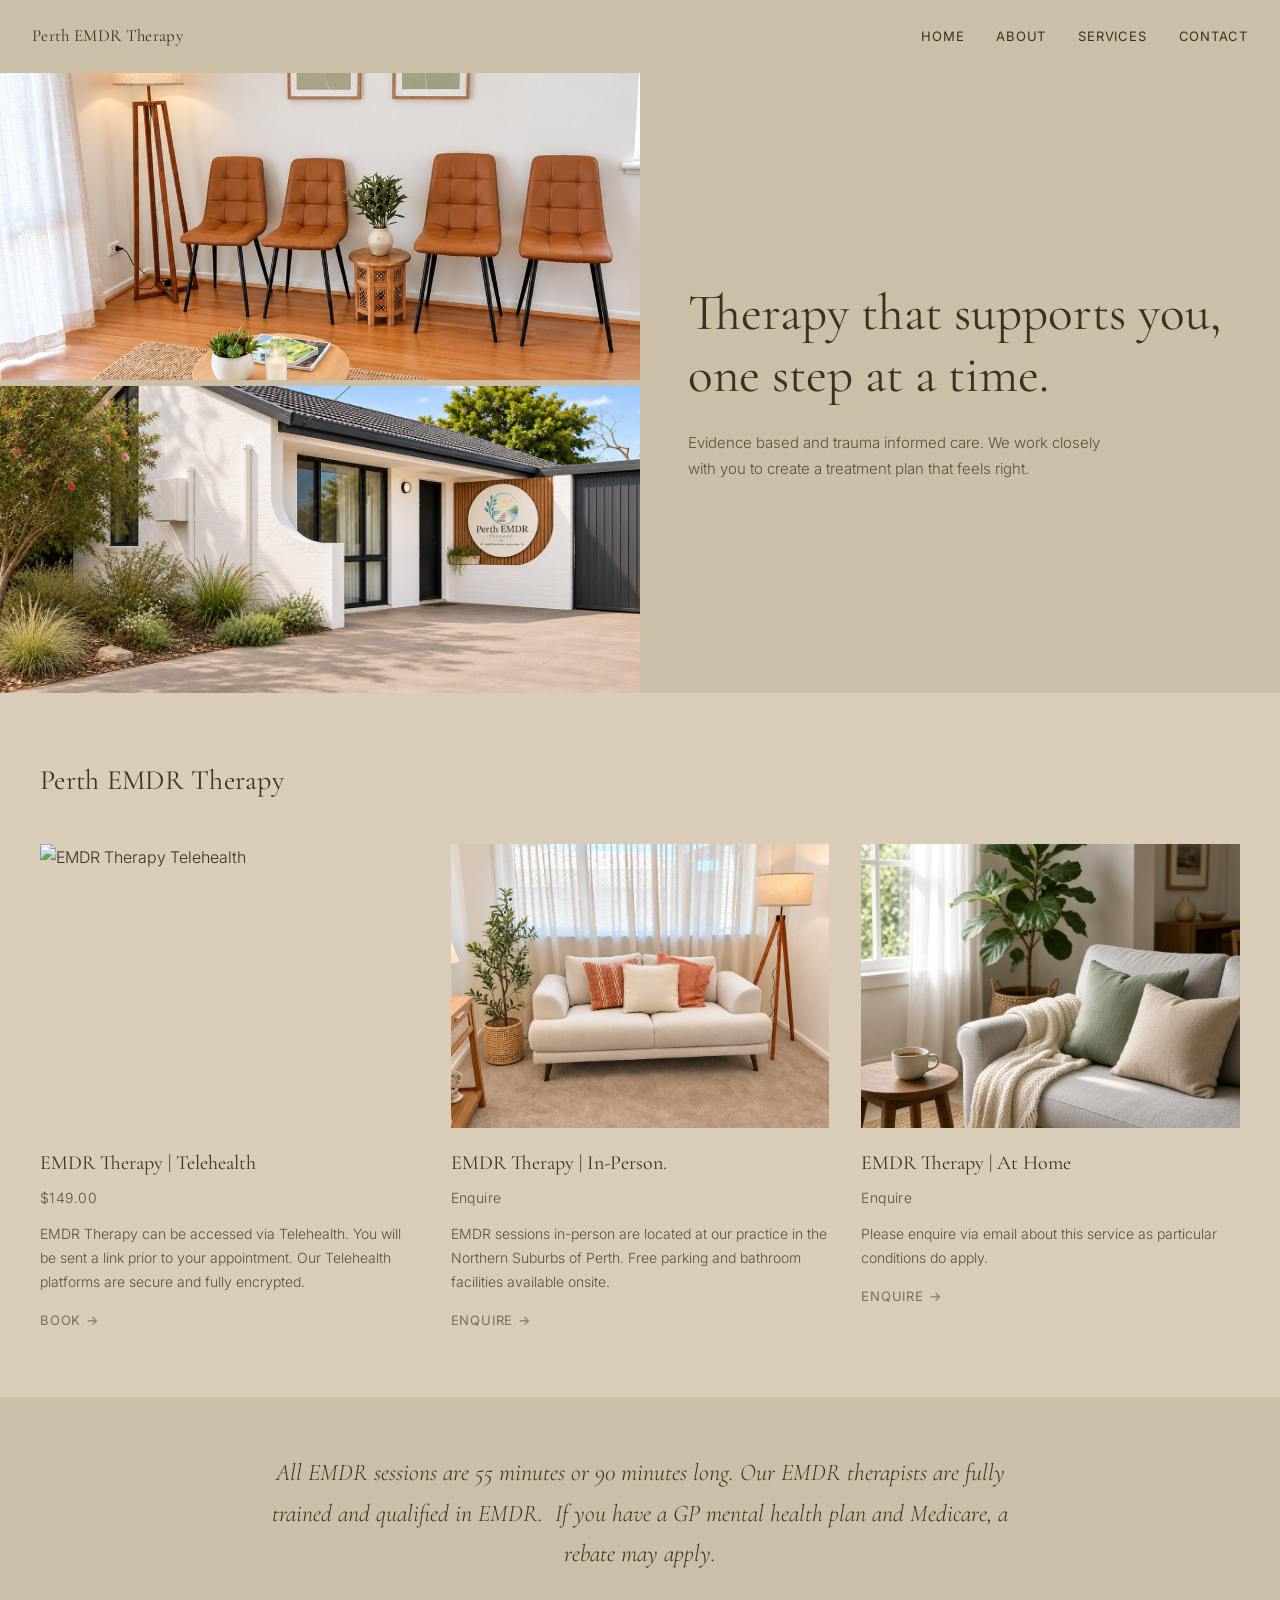
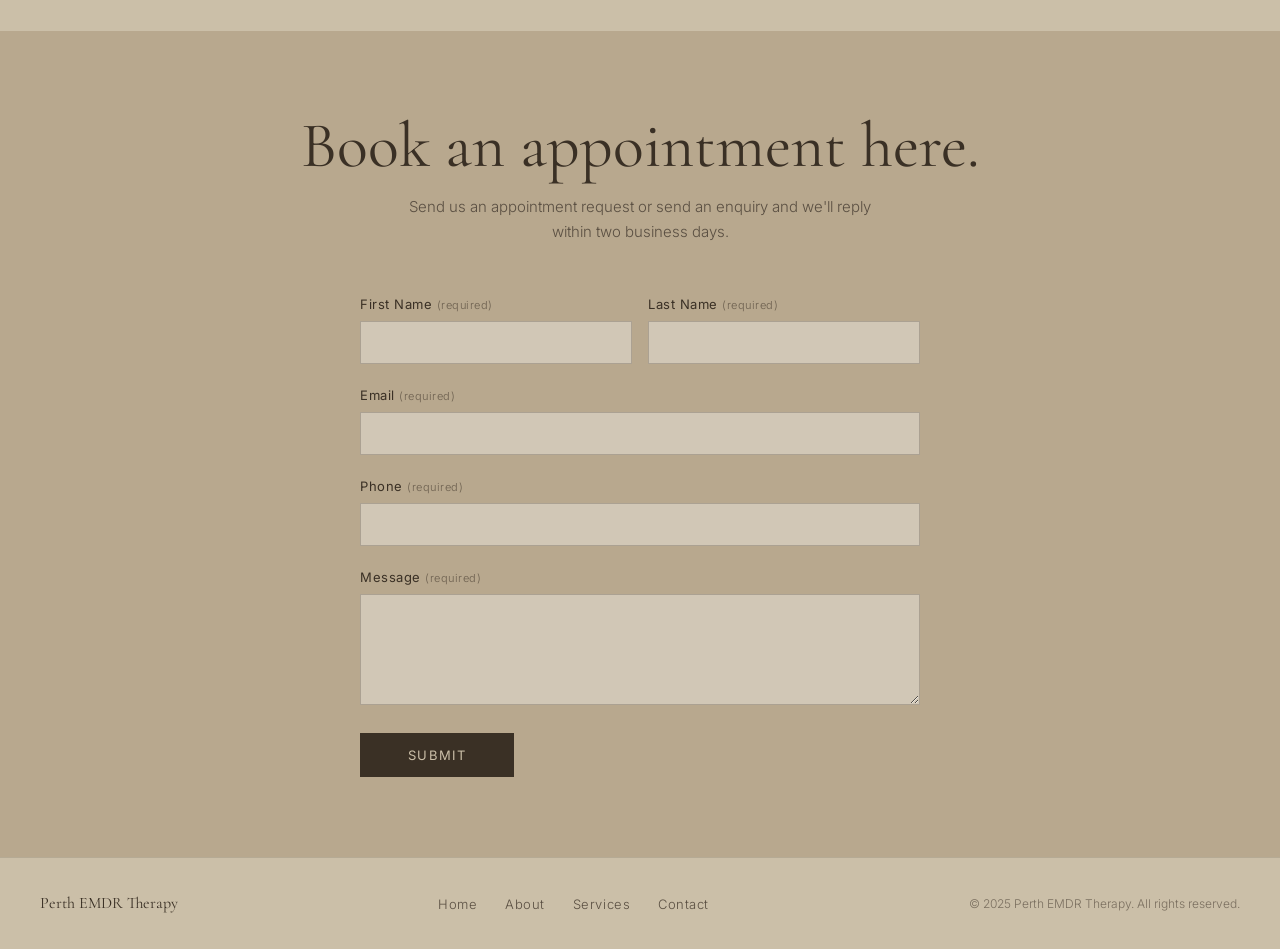
==== index.html @ 96e549ef "Home hero: add building exterior photo under waiting room photo Co-authored-by: GolfChariotsMike <Go" ====
<!DOCTYPE html>
<html lang="en">
<head>
  <meta charset="UTF-8">
  <meta name="viewport" content="width=device-width, initial-scale=1.0">
  <title>Perth EMDR Therapy | EMDR Therapist Perth</title>
  <meta name="description" content="Evidence based and trauma informed EMDR therapy in Perth. Telehealth and in-person sessions available.">
  <link rel="preconnect" href="https://fonts.googleapis.com">
  <link rel="preconnect" href="https://fonts.gstatic.com" crossorigin>
  <link href="https://fonts.googleapis.com/css2?family=Cormorant+Garamond:ital,wght@0,300;0,400;0,500;1,300;1,400&family=Inter:wght@300;400;500&display=swap" rel="stylesheet">
  <link rel="stylesheet" href="css/style.css">
</head>
<body>

  <!-- NAV -->
  <nav class="nav">
    <a href="index.html" class="nav-logo">Perth EMDR Therapy</a>
    <div class="nav-desktop">
      <a href="index.html">Home</a>
      <a href="about.html">About</a>
      <a href="services.html">Services</a>
      <a href="contact.html">Contact</a>
    </div>
    <button class="nav-hamburger" id="hamburger" aria-label="Menu">
      <span></span>
      <span></span>
      <span></span>
    </button>
    <div class="nav-menu" id="nav-menu">
      <a href="index.html">Home</a>
      <a href="about.html">About</a>
      <a href="services.html">Services</a>
      <a href="contact.html">Contact</a>
    </div>
  </nav>

  <!-- HERO — split: image left, text right -->
  <section class="hero">
    <div class="hero-image">
      <img src="images/hero-waiting-room.jpg" alt="Perth EMDR Therapy waiting room">
      <img src="images/hero-exterior.jpg" alt="Perth EMDR Therapy building and entrance">
    </div>
    <div class="hero-text">
      <h1>Therapy that supports you, one step at a time.</h1>
      <p>Evidence based and trauma informed care. We work closely with you to create a treatment plan that feels right.</p>
    </div>
  </section>

  <!-- SERVICES SECTION -->
  <section class="services-section">
    <h2 class="services-heading">Perth EMDR Therapy</h2>
    <div class="services-grid">

      <div class="service-card">
        <a href="services.html">
          <div class="service-card-img">
            <img src="images/emdr-telehealth.png" alt="EMDR Therapy Telehealth">
          </div>
          <div class="service-card-body">
            <h3>EMDR Therapy | Telehealth</h3>
            <p class="service-price">$149.00</p>
            <p>EMDR Therapy can be accessed via Telehealth. You will be sent a link prior to your appointment. Our Telehealth platforms are secure and fully encrypted.</p>
            <span class="service-link">Book →</span>
          </div>
        </a>
      </div>

      <div class="service-card">
        <a href="services.html">
          <div class="service-card-img">
            <img src="images/emdr-inperson.png" alt="EMDR Therapy In-Person">
          </div>
          <div class="service-card-body">
            <h3>EMDR Therapy | In-Person.</h3>
            <p class="service-price">Enquire</p>
            <p>EMDR sessions in-person are located at our practice in the Northern Suburbs of Perth. Free parking and bathroom facilities available onsite.</p>
            <span class="service-link">Enquire →</span>
          </div>
        </a>
      </div>

      <div class="service-card">
        <a href="contact.html">
          <div class="service-card-img">
            <img src="images/emdr-at-home-lounge.jpg" alt="EMDR Therapy At Home - a calm home lounge room">
          </div>
          <div class="service-card-body">
            <h3>EMDR Therapy | At Home</h3>
            <p class="service-price">Enquire</p>
            <p>Please enquire via email about this service as particular conditions do apply.</p>
            <span class="service-link">Enquire →</span>
          </div>
        </a>
      </div>

    </div>
  </section>

  <!-- INFO BLURB -->
  <section class="info-blurb">
    <p>All EMDR sessions are 55 minutes or 90 minutes long. Our EMDR therapists are fully trained and qualified in EMDR.&nbsp; If you have a GP mental health plan and Medicare, a rebate may apply.</p>
  </section>

  <!-- BOOKING SECTION -->
  <section class="booking-section" id="book">
    <h2>Book an appointment here.</h2>
    <p class="booking-sub">Send us an appointment request or send an enquiry and we'll reply within two business days.</p>

    <form class="booking-form" id="booking-form">
      <div class="form-row">
        <div class="form-group">
          <label>First Name <span class="req">(required)</span></label>
          <input type="text" name="first_name" required>
        </div>
        <div class="form-group">
          <label>Last Name <span class="req">(required)</span></label>
          <input type="text" name="last_name" required>
        </div>
      </div>
      <div class="form-group">
        <label>Email <span class="req">(required)</span></label>
        <input type="email" name="email" required>
      </div>
      <div class="form-group">
        <label>Phone <span class="req">(required)</span></label>
        <input type="tel" name="phone" required>
      </div>
      <div class="form-group">
        <label>Message <span class="req">(required)</span></label>
        <textarea name="message" rows="5" required></textarea>
      </div>
      <button type="submit" class="submit-btn">Submit</button>
      <div class="form-success" id="form-success">Thank you — we'll be in touch within two business days.</div>
    </form>
  </section>

  <!-- FOOTER -->
  <footer class="footer">
    <div class="footer-inner">
      <span class="footer-logo">Perth EMDR Therapy</span>
      <nav class="footer-nav">
        <a href="index.html">Home</a>
        <a href="about.html">About</a>
        <a href="services.html">Services</a>
        <a href="contact.html">Contact</a>
      </nav>
      <span class="footer-copy">© 2025 Perth EMDR Therapy. All rights reserved.</span>
    </div>
  </footer>

  <script src="js/main.js"></script>
</body>
</html>
---- css/style.css ----
/* =========================================
   PERTH EMDR THERAPY — Matching Squarespace
   ========================================= */

*, *::before, *::after { box-sizing: border-box; margin: 0; padding: 0; }

:root {
  --bg:       #cbbfa8;   /* warm sandy taupe — matches Squarespace exactly */
  --bg-light: #d9ccb8;   /* slightly lighter for services */
  --bg-book:  #b8a88e;   /* darker for booking section */
  --text:     #3a3025;   /* dark warm brown */
  --text-mid: #5a4f42;
  --serif:    'Cormorant Garamond', Georgia, serif;
  --sans:     'Inter', Helvetica Neue, sans-serif;
}

html { scroll-behavior: smooth; }

body {
  background: var(--bg);
  color: var(--text);
  font-family: var(--sans);
  font-weight: 300;
  font-size: 16px;
  line-height: 1.7;
}

/* ---- NAV ---- */
.nav {
  display: flex;
  align-items: center;
  justify-content: space-between;
  padding: 22px 32px;
  background: var(--bg);
  position: relative;
  z-index: 100;
}

.nav-logo {
  font-family: var(--serif);
  font-size: 17px;
  font-weight: 400;
  color: var(--text);
  text-decoration: none;
  letter-spacing: 0.02em;
}

.nav-desktop {
  display: flex;
  gap: 32px;
}

.nav-desktop a {
  font-family: var(--sans);
  font-size: 13px;
  font-weight: 400;
  color: var(--text);
  text-decoration: none;
  letter-spacing: 0.06em;
  text-transform: uppercase;
  transition: opacity 0.2s;
}

.nav-desktop a:hover { opacity: 0.6; }

.nav-hamburger {
  display: none;
  flex-direction: column;
  gap: 5px;
  background: none;
  border: none;
  cursor: pointer;
  padding: 4px;
}

.nav-hamburger span {
  display: block;
  width: 24px;
  height: 1.5px;
  background: var(--text);
  transition: all 0.3s ease;
}

.nav-hamburger.open span:nth-child(1) { transform: translateY(6.5px) rotate(45deg); }
.nav-hamburger.open span:nth-child(2) { opacity: 0; }
.nav-hamburger.open span:nth-child(3) { transform: translateY(-6.5px) rotate(-45deg); }

.nav-menu {
  display: none;
  position: absolute;
  top: 100%;
  left: 0; right: 0;
  background: var(--bg);
  padding: 20px 32px 28px;
  flex-direction: column;
  gap: 4px;
  border-top: 1px solid rgba(58,48,37,0.15);
  z-index: 99;
}

.nav-menu.open { display: flex; }

.nav-menu a {
  font-family: var(--sans);
  font-size: 14px;
  font-weight: 400;
  color: var(--text);
  text-decoration: none;
  letter-spacing: 0.06em;
  text-transform: uppercase;
  padding: 10px 0;
  border-bottom: 1px solid rgba(58,48,37,0.1);
}

.nav-menu a:last-child { border-bottom: none; }
.nav-menu a:hover { opacity: 0.6; }

/* ---- HERO ---- */
.hero {
  display: grid;
  grid-template-columns: 1fr 1fr;
  min-height: 480px;
  background: var(--bg);
}

.hero-image {
  overflow: hidden;
  display: grid;
  grid-template-rows: 1fr 1fr;
  gap: 6px;
  height: 620px;
}

.hero-image img {
  min-height: 0;
}

.hero-image img {
  width: 100%;
  height: 100%;
  object-fit: cover;
  object-position: center;
  display: block;
}

.hero-text {
  display: flex;
  flex-direction: column;
  justify-content: center;
  padding: 60px 56px 60px 48px;
  background: var(--bg);
}

.hero-text h1 {
  font-family: var(--serif);
  font-size: clamp(32px, 4vw, 52px);
  font-weight: 400;
  line-height: 1.2;
  color: var(--text);
  margin-bottom: 24px;
}

.hero-text p {
  font-size: 15px;
  font-weight: 300;
  color: var(--text-mid);
  line-height: 1.75;
  max-width: 420px;
}

/* ---- SERVICES ---- */
.services-section {
  background: var(--bg-light);
  padding: 64px 40px;
}

.services-heading {
  font-family: var(--serif);
  font-size: 28px;
  font-weight: 400;
  color: var(--text);
  margin-bottom: 40px;
  letter-spacing: 0.01em;
}

.services-grid {
  display: grid;
  grid-template-columns: repeat(3, 1fr);
  gap: 32px;
}

.service-card a {
  display: block;
  text-decoration: none;
  color: inherit;
}

.service-card-img {
  width: 100%;
  aspect-ratio: 4/3;
  overflow: hidden;
  margin-bottom: 18px;
}

.service-card-img img {
  width: 100%;
  height: 100%;
  object-fit: cover;
  display: block;
  transition: transform 0.5s ease;
}

.service-card:hover .service-card-img img {
  transform: scale(1.03);
}

.service-card-body h3 {
  font-family: var(--serif);
  font-size: 20px;
  font-weight: 400;
  color: var(--text);
  margin-bottom: 6px;
}

.service-price {
  font-size: 14px;
  font-weight: 500;
  color: var(--text-mid);
  margin-bottom: 10px;
  letter-spacing: 0.03em;
}

.service-card-body p {
  font-size: 14px;
  font-weight: 300;
  color: var(--text-mid);
  line-height: 1.7;
  margin-bottom: 12px;
}

.service-link {
  font-size: 13px;
  font-weight: 400;
  color: var(--text);
  letter-spacing: 0.06em;
  text-transform: uppercase;
  opacity: 0.6;
}

/* ---- INFO BLURB ---- */
.info-blurb {
  background: var(--bg);
  padding: 56px 40px;
  text-align: center;
}

.info-blurb p {
  font-family: var(--serif);
  font-size: clamp(18px, 2.5vw, 24px);
  font-weight: 300;
  font-style: italic;
  color: var(--text);
  max-width: 760px;
  margin: 0 auto;
  line-height: 1.7;
}

/* ---- BOOKING SECTION ---- */
.booking-section {
  background: var(--bg-book);
  padding: 80px 40px;
}

.booking-section h2 {
  font-family: var(--serif);
  font-size: clamp(36px, 5vw, 64px);
  font-weight: 400;
  color: var(--text);
  text-align: center;
  margin-bottom: 12px;
  line-height: 1.1;
}

.booking-sub {
  text-align: center;
  font-size: 15px;
  font-weight: 300;
  color: var(--text-mid);
  margin-bottom: 48px;
  max-width: 500px;
  margin-left: auto;
  margin-right: auto;
}

.booking-form {
  max-width: 560px;
  margin: 0 auto;
}

.form-row {
  display: grid;
  grid-template-columns: 1fr 1fr;
  gap: 16px;
}

.form-group {
  margin-bottom: 20px;
}

.form-group label {
  display: block;
  font-size: 13px;
  font-weight: 400;
  color: var(--text);
  margin-bottom: 6px;
  letter-spacing: 0.04em;
}

.req {
  font-size: 11px;
  font-weight: 300;
  opacity: 0.6;
}

.form-group input,
.form-group textarea {
  width: 100%;
  padding: 12px 14px;
  background: rgba(255,255,255,0.35);
  border: 1px solid rgba(58,48,37,0.25);
  color: var(--text);
  font-family: var(--sans);
  font-size: 14px;
  font-weight: 300;
  outline: none;
  transition: border-color 0.25s, background 0.25s;
  border-radius: 0;
  -webkit-appearance: none;
}

.form-group input:focus,
.form-group textarea:focus {
  border-color: rgba(58,48,37,0.6);
  background: rgba(255,255,255,0.5);
}

.form-group textarea { resize: vertical; }

.submit-btn {
  display: inline-block;
  padding: 14px 48px;
  background: var(--text);
  color: var(--bg);
  font-family: var(--sans);
  font-size: 13px;
  font-weight: 400;
  letter-spacing: 0.1em;
  text-transform: uppercase;
  border: none;
  cursor: pointer;
  transition: opacity 0.2s;
}

.submit-btn:hover { opacity: 0.8; }

.form-success {
  display: none;
  margin-top: 20px;
  padding: 14px 20px;
  background: rgba(255,255,255,0.3);
  font-size: 14px;
  color: var(--text);
  text-align: center;
}

/* ---- PAGE HERO ---- */
.page-hero {
  background: var(--bg);
  padding: 80px 40px;
  text-align: center;
}

.page-hero h1 {
  font-family: var(--serif);
  font-size: clamp(48px, 6vw, 72px);
  font-weight: 400;
  color: var(--text);
  line-height: 1.1;
}

/* ---- PAGE CONTENT ---- */
.page-content {
  background: var(--bg);
  padding: 48px 40px 80px;
}

.content-wrapper {
  max-width: 680px;
  margin: 0 auto;
}

.page-content h2 {
  font-family: var(--serif);
  font-size: 32px;
  font-weight: 400;
  color: var(--text);
  margin-bottom: 32px;
  margin-top: 32px;
}

.page-content h2:first-child { margin-top: 0; }

.page-content h3 {
  font-family: var(--serif);
  font-size: 22px;
  font-weight: 400;
  color: var(--text);
  margin-top: 28px;
  margin-bottom: 14px;
}

.page-content p {
  font-size: 15px;
  font-weight: 300;
  color: var(--text-mid);
  line-height: 1.75;
  margin-bottom: 16px;
}

.page-content a {
  color: var(--text);
  font-weight: 400;
  text-decoration: none;
  border-bottom: 1px solid currentColor;
}

.page-content a:hover { opacity: 0.6; }

.therapy-list, .focus-list, .session-list, .hours-list {
  margin: 18px 0 20px 20px;
  list-style: none;
}

.therapy-list li, .focus-list li, .session-list li, .hours-list li {
  font-size: 15px;
  color: var(--text-mid);
  line-height: 1.7;
  margin-bottom: 8px;
  position: relative;
  padding-left: 16px;
}

.therapy-list li::before, .focus-list li::before, .session-list li::before, .hours-list li::before {
  content: '•';
  position: absolute;
  left: 0;
  color: var(--text);
}

/* ---- CONTACT PAGE LAYOUT ---- */
.contact-wrapper {
  display: grid;
  grid-template-columns: 1fr 1fr;
  gap: 60px;
  max-width: 920px;
  margin: 0 auto;
}

.contact-form-section, .contact-info-section {
  padding: 0;
}

.contact-info-section h2 {
  margin-top: 0;
}

.contact-info-section h3 {
  margin-top: 24px;
}

/* ---- FOOTER ---- */
.footer {
  background: var(--bg);
  border-top: 1px solid rgba(58,48,37,0.15);
  padding: 32px 40px;
}

.footer-inner {
  display: flex;
  align-items: center;
  justify-content: space-between;
  flex-wrap: wrap;
  gap: 16px;
}

.footer-logo {
  font-family: var(--serif);
  font-size: 16px;
  font-weight: 400;
  color: var(--text);
}

.footer-nav {
  display: flex;
  gap: 28px;
}

.footer-nav a {
  font-size: 13px;
  font-weight: 300;
  color: var(--text-mid);
  text-decoration: none;
  letter-spacing: 0.04em;
}

.footer-nav a:hover { opacity: 0.6; }

.footer-copy {
  font-size: 12px;
  font-weight: 300;
  color: var(--text-mid);
  opacity: 0.7;
}

/* ---- SCROLL REVEAL ---- */
.reveal {
  opacity: 0;
  transform: translateY(24px);
  transition: opacity 0.7s ease, transform 0.7s ease;
}
.reveal.visible {
  opacity: 1;
  transform: translateY(0);
}

/* ---- MOBILE ---- */
@media (max-width: 768px) {
  .nav-desktop { display: none; }
  .nav-hamburger { display: flex; }
  .hero {
    grid-template-columns: 1fr;
  }

  .hero-image {
    height: auto;
  }

  .hero-image img {
    height: 220px;
  }

  .hero-text {
    padding: 40px 24px;
  }

  .services-grid {
    grid-template-columns: 1fr;
  }

  .services-section { padding: 48px 24px; }
  .info-blurb { padding: 40px 24px; }
  .booking-section { padding: 56px 24px; }

  .form-row { grid-template-columns: 1fr; }

  .footer-inner { flex-direction: column; align-items: flex-start; }
  .footer-nav { flex-wrap: wrap; gap: 16px; }

  .contact-wrapper { grid-template-columns: 1fr; gap: 40px; }

  .page-hero { padding: 48px 20px; }
  .page-content { padding: 32px 20px 56px; }
  .content-wrapper { margin: 0 auto; }
}

@media (max-width: 480px) {
  .nav { padding: 18px 20px; }
  .nav-menu { padding: 16px 20px 24px; }
}
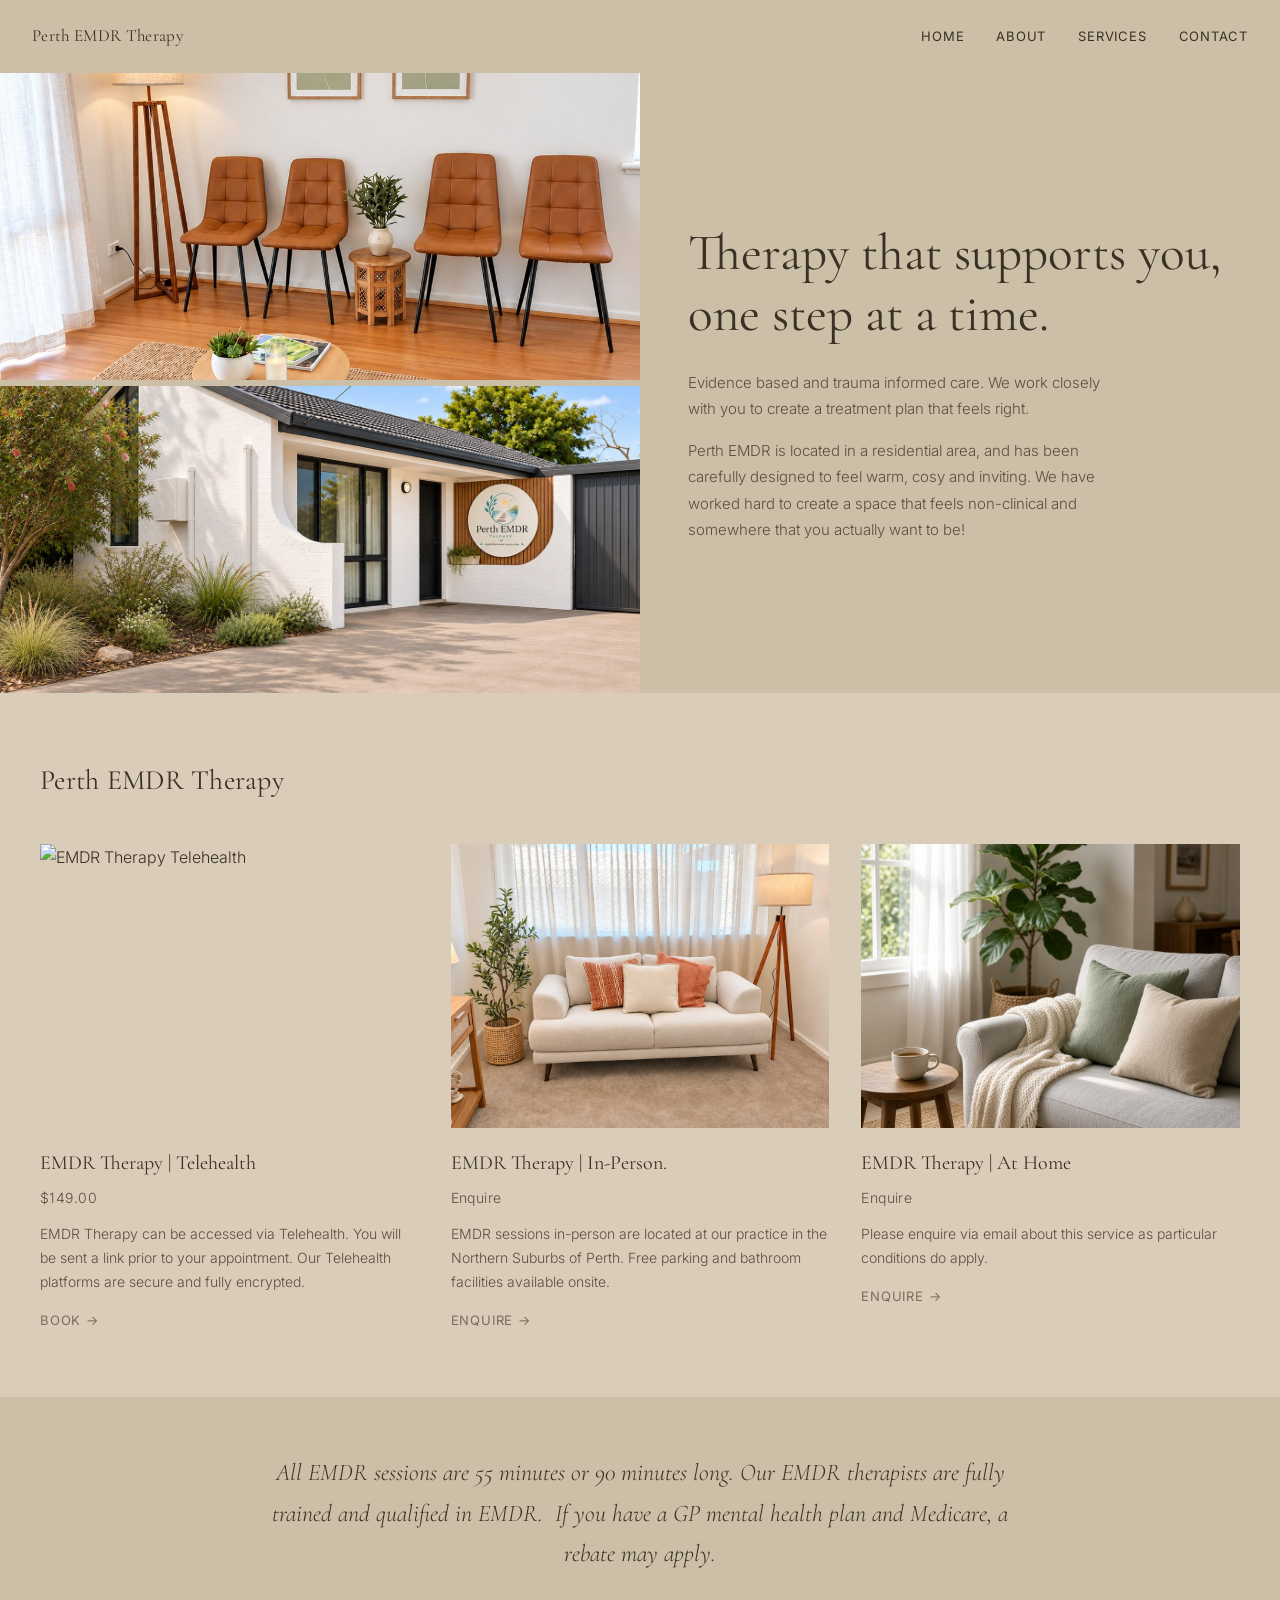
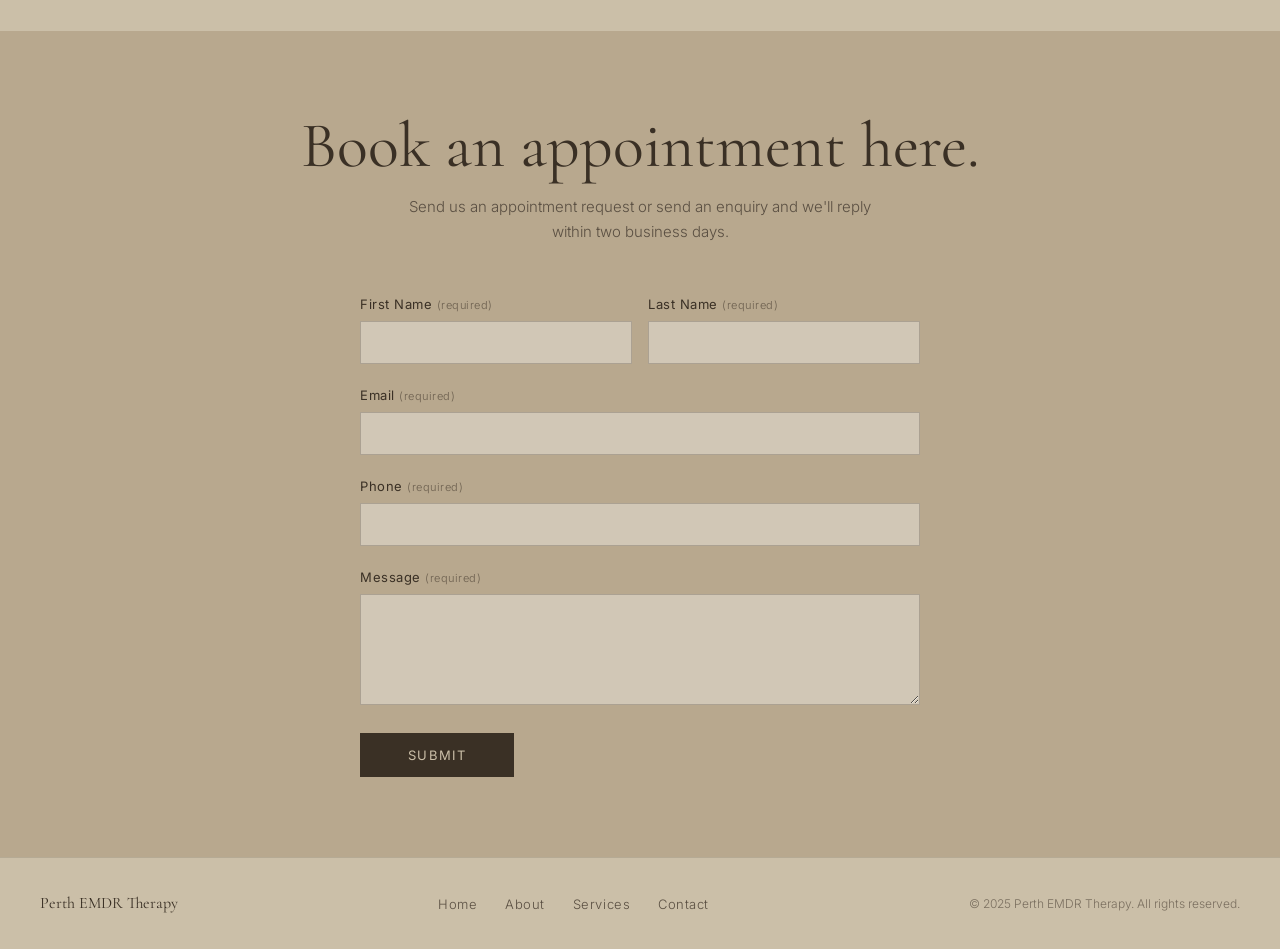
==== commit 516a0692: "Merge pull request #6 from GolfChariotsMike/grace/emdr-hero-text-2026-11-12 Home hero: add residenti" ====
--- a/index.html
+++ b/index.html
@@ -43,6 +43,7 @@
     <div class="hero-text">
       <h1>Therapy that supports you, one step at a time.</h1>
       <p>Evidence based and trauma informed care. We work closely with you to create a treatment plan that feels right.</p>
+      <p>Perth EMDR is located in a residential area, and has been carefully designed to feel warm, cosy and inviting. We have worked hard to create a space that feels non-clinical and somewhere that you actually want to be!</p>
     </div>
   </section>
 
--- a/css/style.css
+++ b/css/style.css
@@ -168,6 +168,10 @@
   max-width: 420px;
 }
 
+.hero-text p + p {
+  margin-top: 16px;
+}
+
 /* ---- SERVICES ---- */
 .services-section {
   background: var(--bg-light);
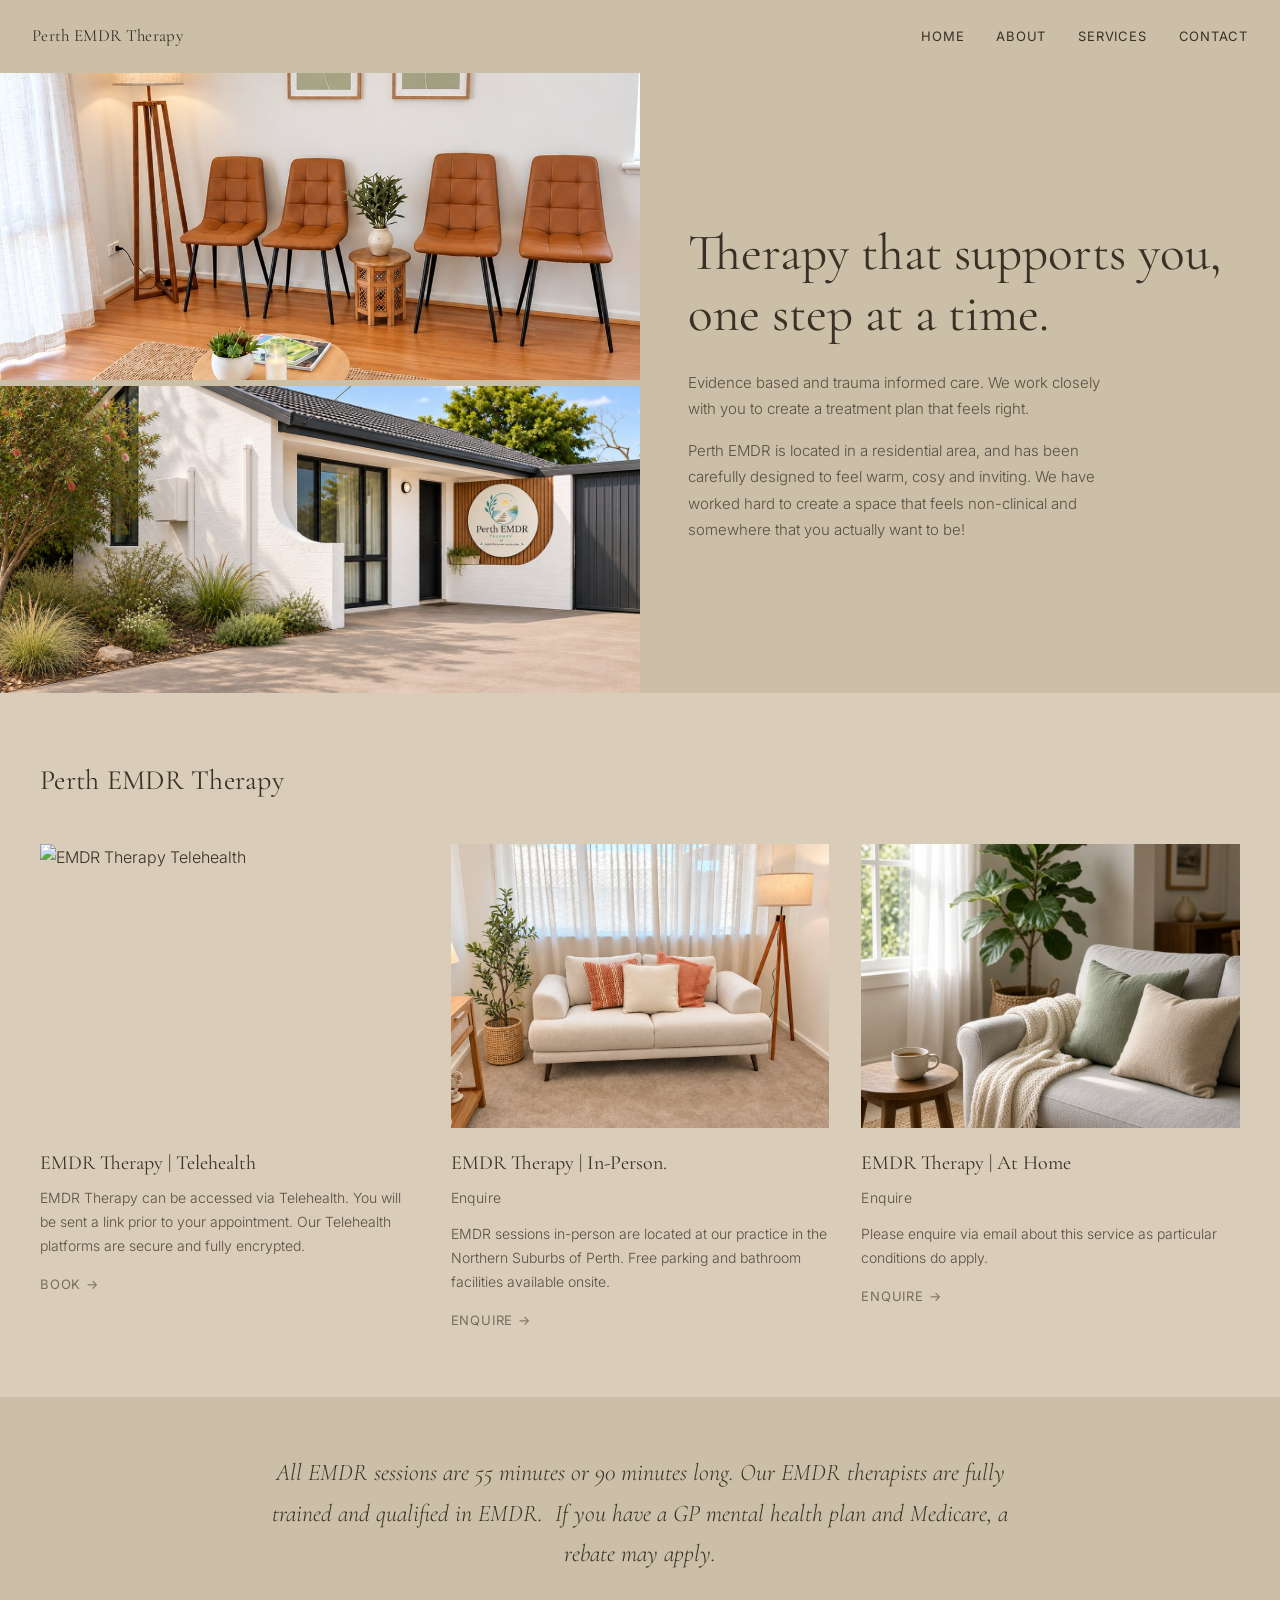
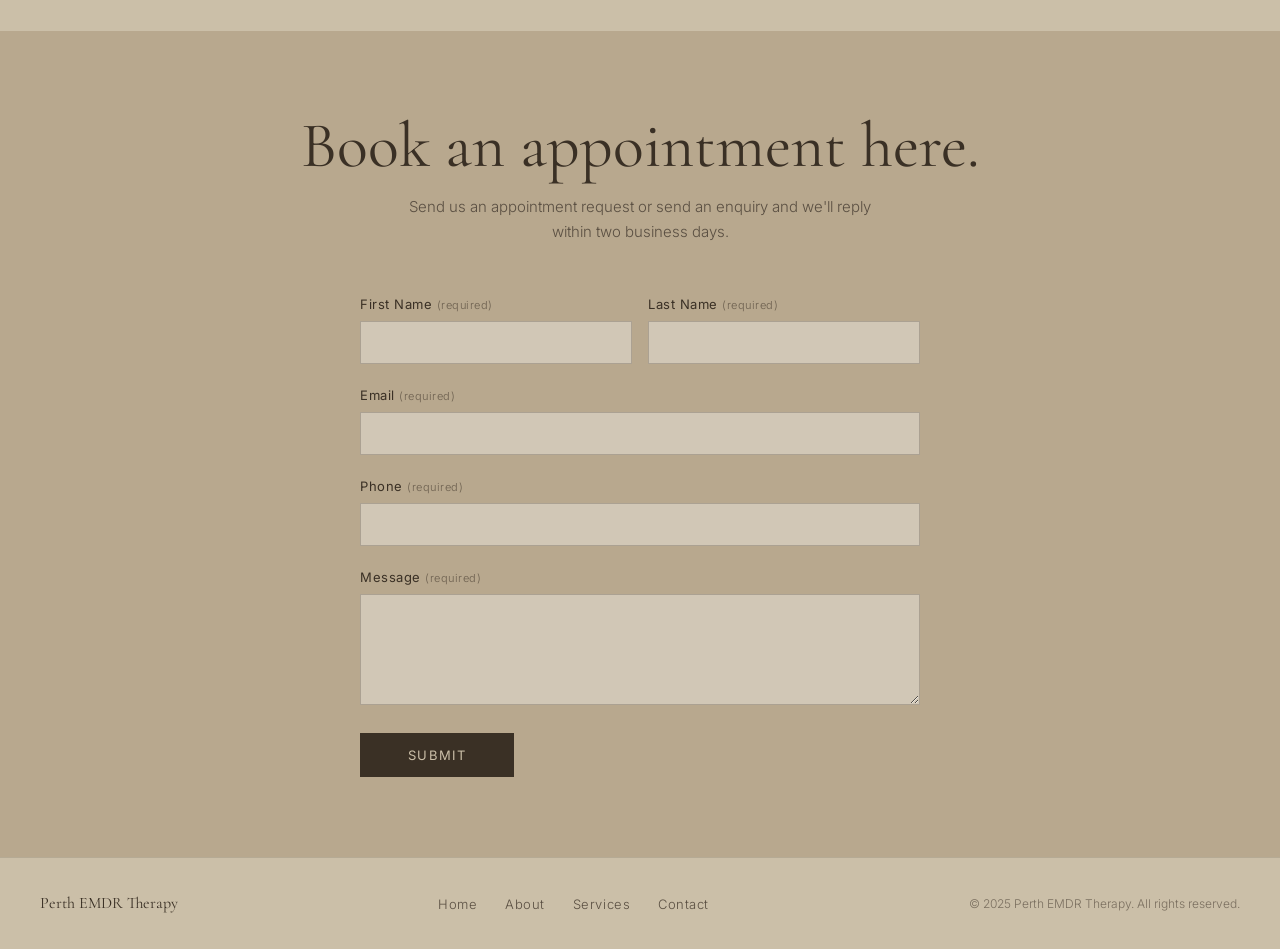
==== commit 79f8de09: "Remove $149 price from Telehealth card Co-authored-by: GolfChariotsMike <GolfChariotsMike@users.nore" ====
--- a/index.html
+++ b/index.html
@@ -59,7 +59,6 @@
           </div>
           <div class="service-card-body">
             <h3>EMDR Therapy | Telehealth</h3>
-            <p class="service-price">$149.00</p>
             <p>EMDR Therapy can be accessed via Telehealth. You will be sent a link prior to your appointment. Our Telehealth platforms are secure and fully encrypted.</p>
             <span class="service-link">Book →</span>
           </div>
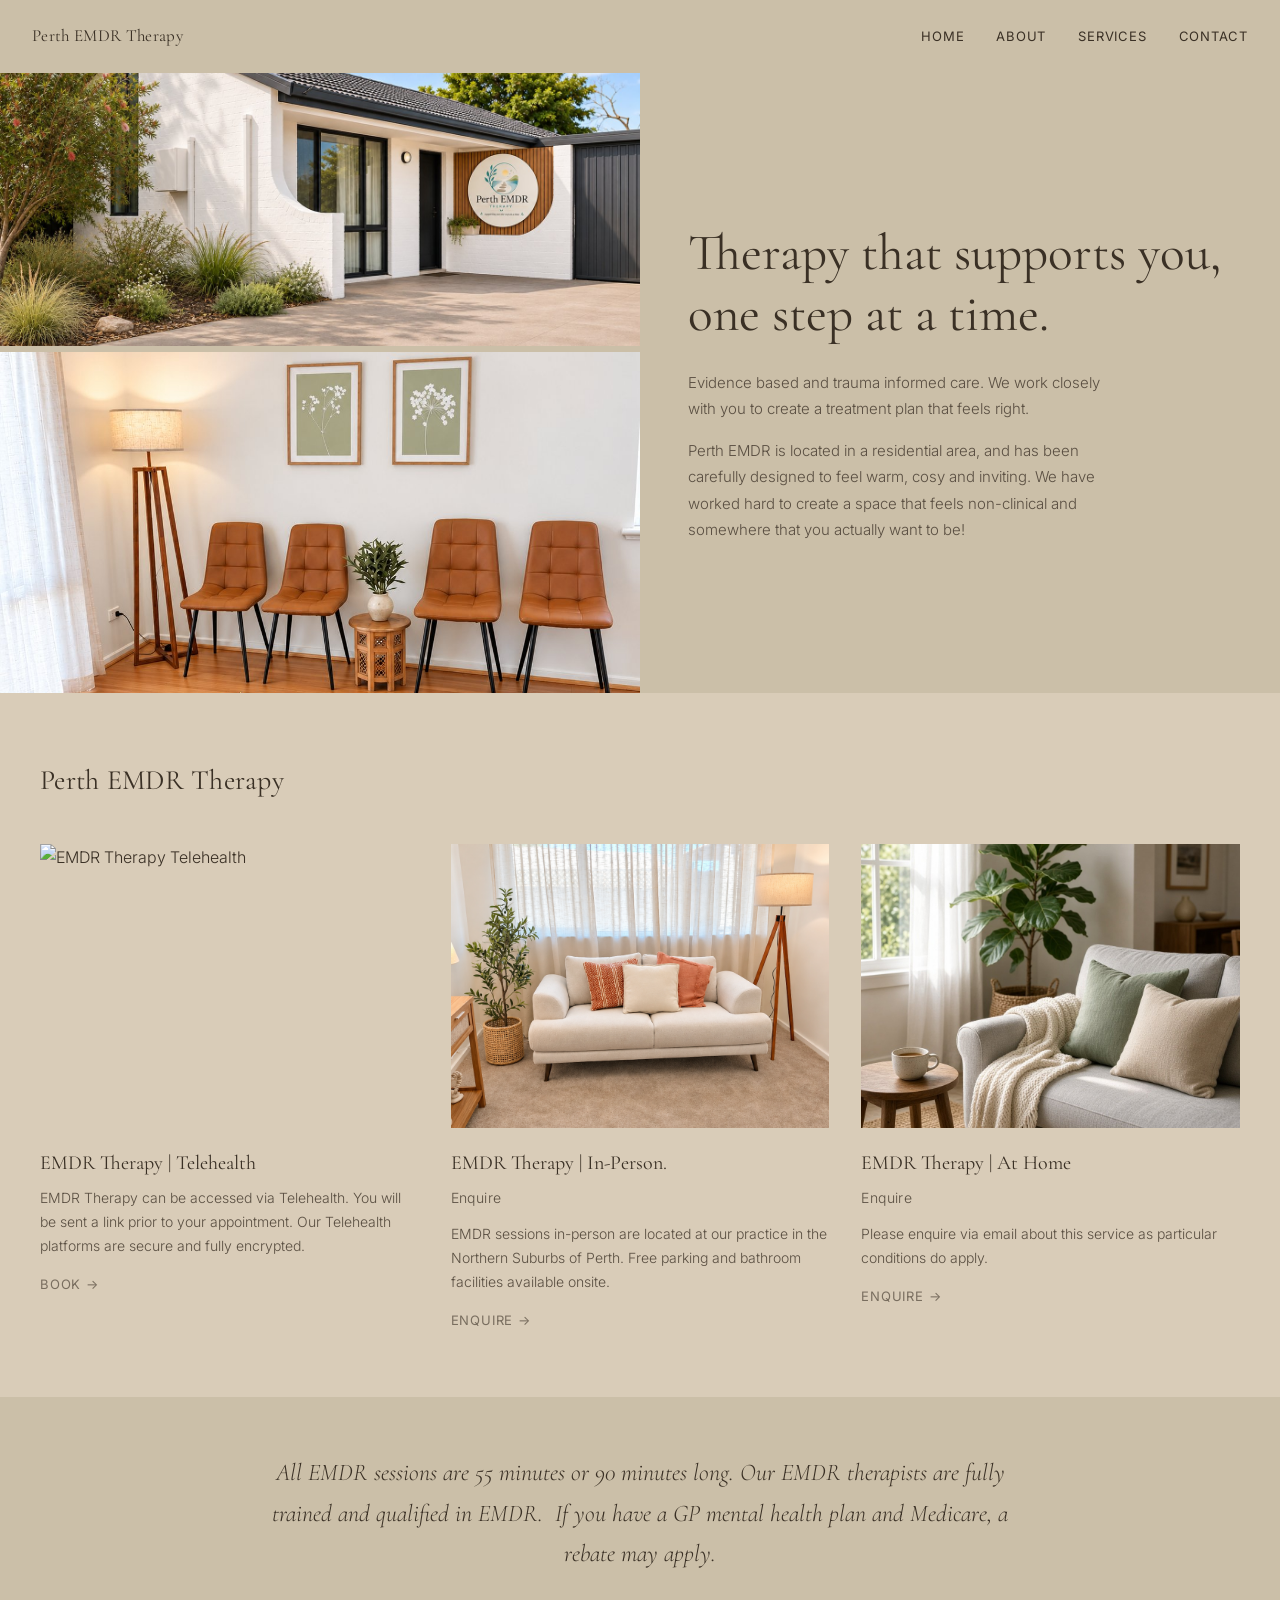
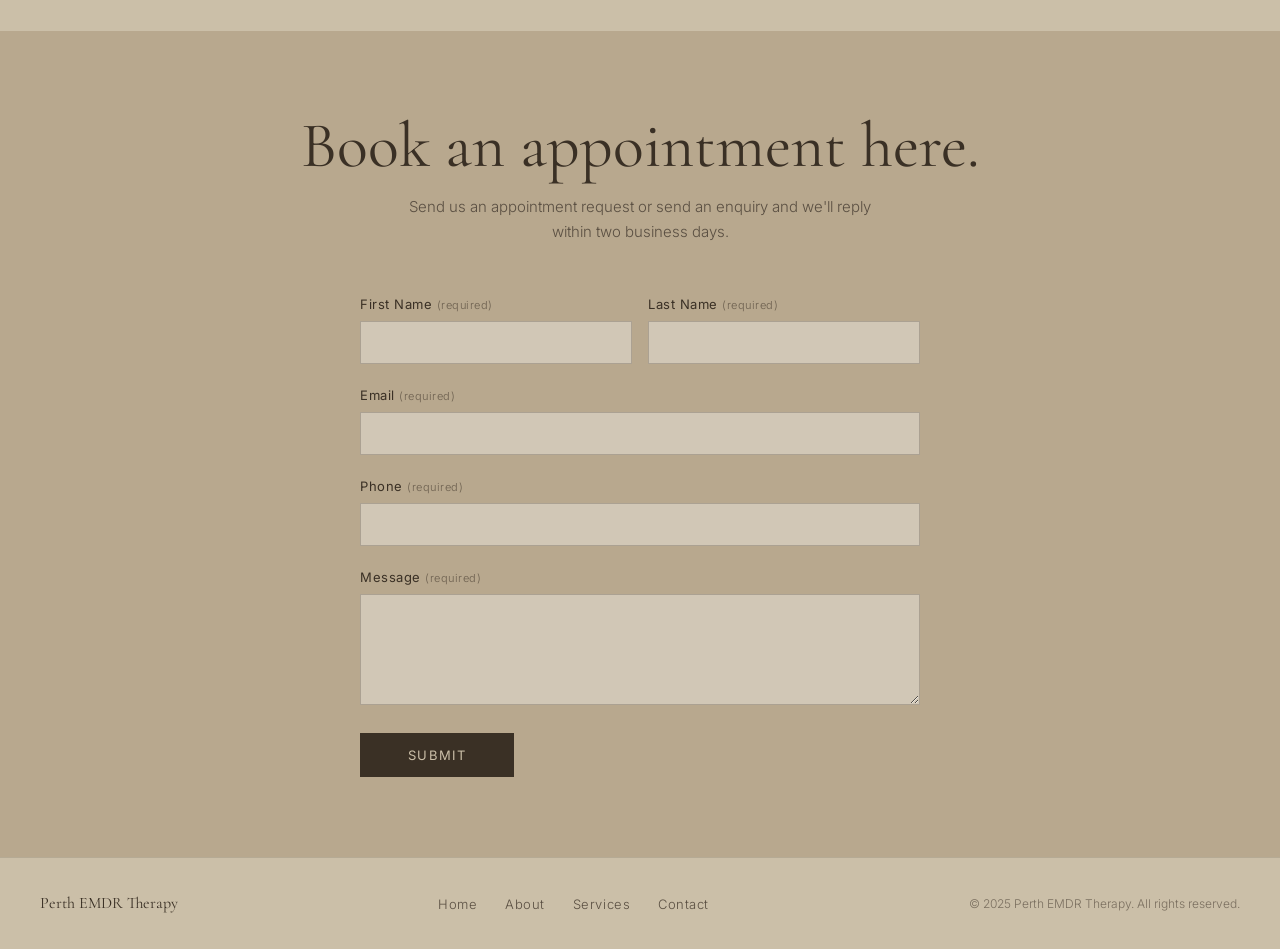
==== commit 355a27a6: "Home hero: show building exterior above the waiting room Put the exterior photo first, bias the wait" ====
--- a/index.html
+++ b/index.html
@@ -37,8 +37,8 @@
   <!-- HERO — split: image left, text right -->
   <section class="hero">
     <div class="hero-image">
-      <img src="images/hero-waiting-room.jpg" alt="Perth EMDR Therapy waiting room">
       <img src="images/hero-exterior.jpg" alt="Perth EMDR Therapy building and entrance">
+      <img class="hero-waiting" src="images/hero-waiting-room.jpg" alt="Perth EMDR Therapy waiting room">
     </div>
     <div class="hero-text">
       <h1>Therapy that supports you, one step at a time.</h1>
--- a/css/style.css
+++ b/css/style.css
@@ -126,7 +126,7 @@
 .hero-image {
   overflow: hidden;
   display: grid;
-  grid-template-rows: 1fr 1fr;
+  grid-template-rows: 1fr 1.25fr;
   gap: 6px;
   height: 620px;
 }
@@ -141,6 +141,11 @@
   object-fit: cover;
   object-position: center;
   display: block;
+}
+
+/* Waiting room photo: show the artwork on the back wall */
+.hero-image img.hero-waiting {
+  object-position: center top;
 }
 
 .hero-text {
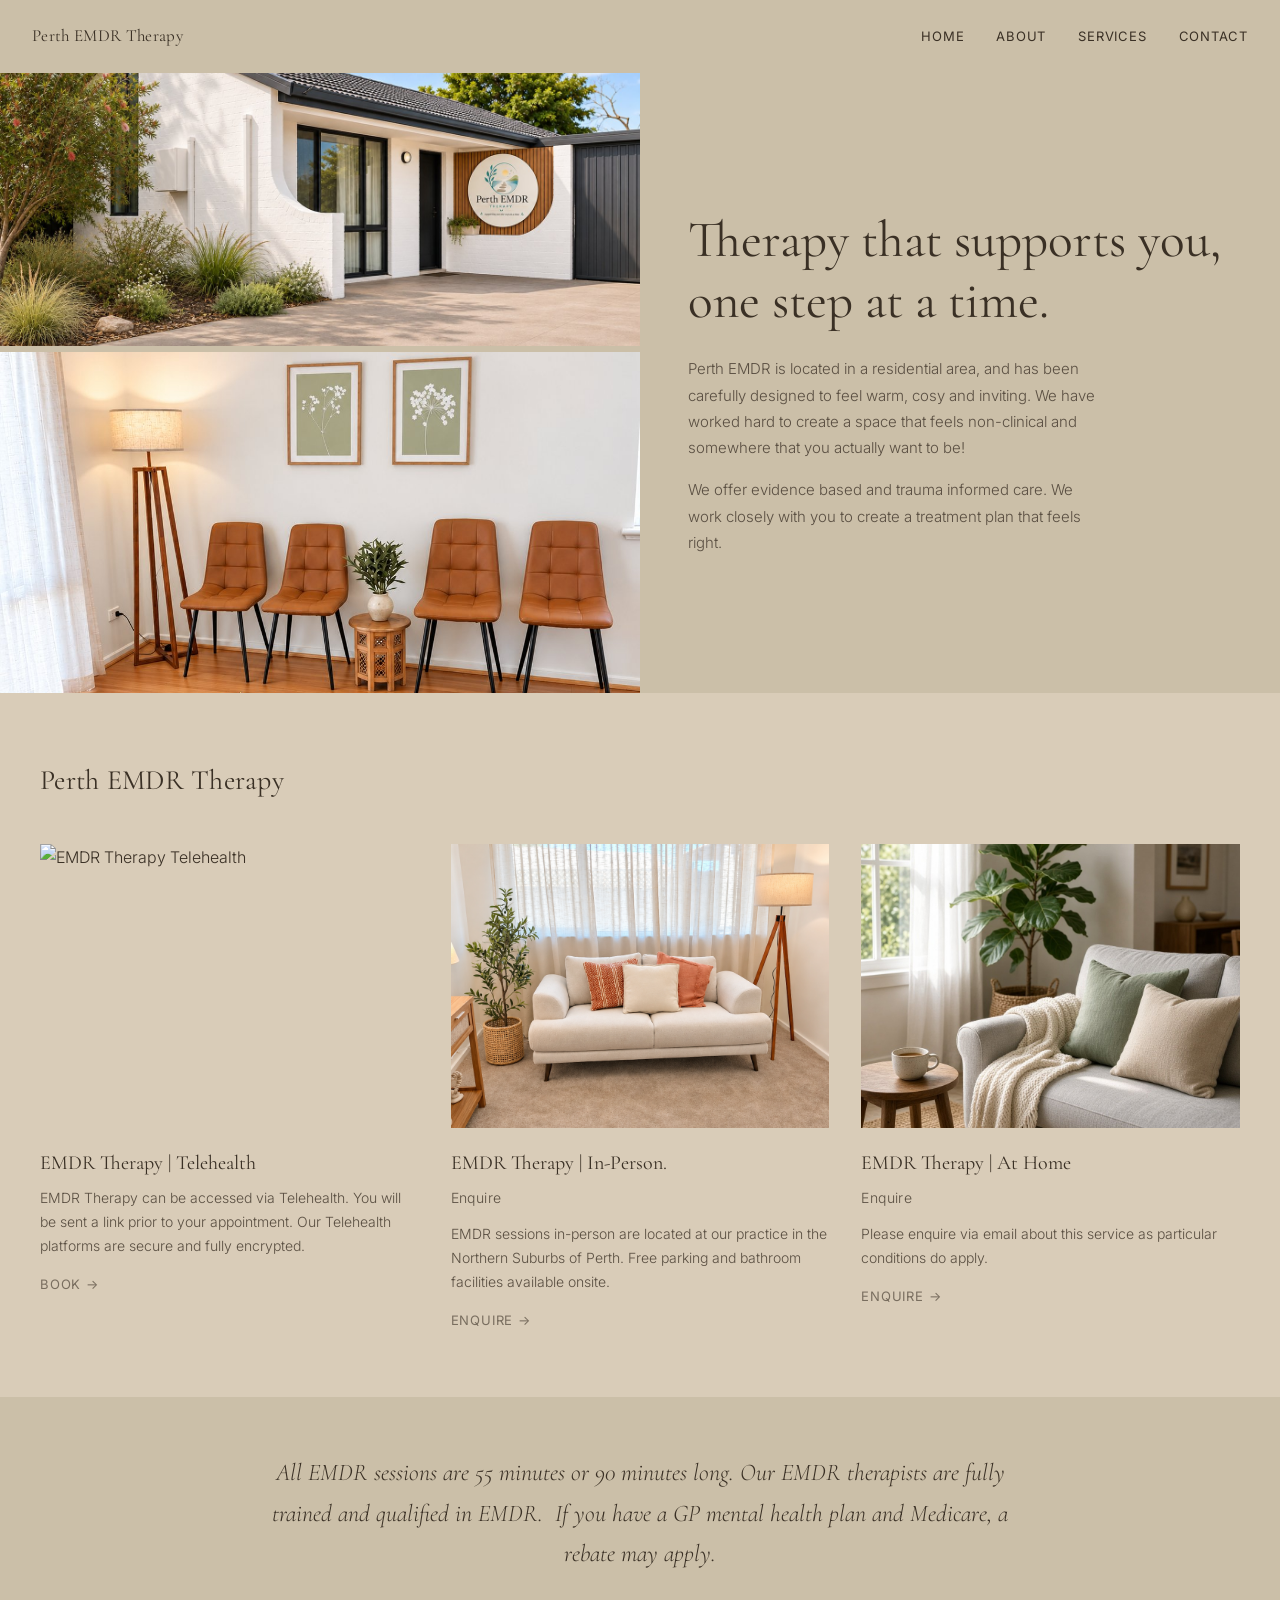
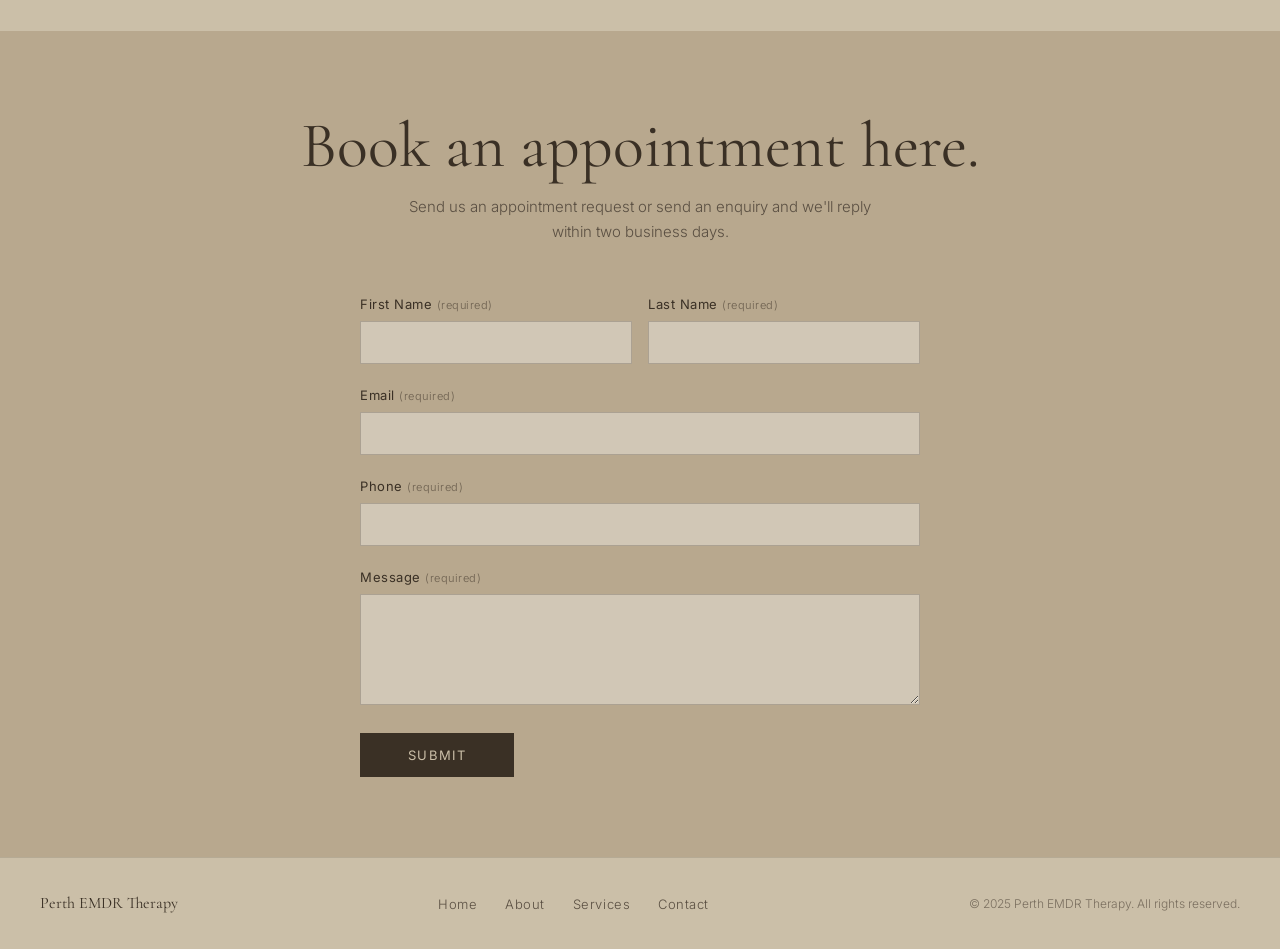
==== commit 16a90285: "Home hero: put the residential-area paragraph first Start the care paragraph with "We offer".  Co-au" ====
--- a/index.html
+++ b/index.html
@@ -42,8 +42,8 @@
     </div>
     <div class="hero-text">
       <h1>Therapy that supports you, one step at a time.</h1>
-      <p>Evidence based and trauma informed care. We work closely with you to create a treatment plan that feels right.</p>
       <p>Perth EMDR is located in a residential area, and has been carefully designed to feel warm, cosy and inviting. We have worked hard to create a space that feels non-clinical and somewhere that you actually want to be!</p>
+      <p>We offer evidence based and trauma informed care. We work closely with you to create a treatment plan that feels right.</p>
     </div>
   </section>
 
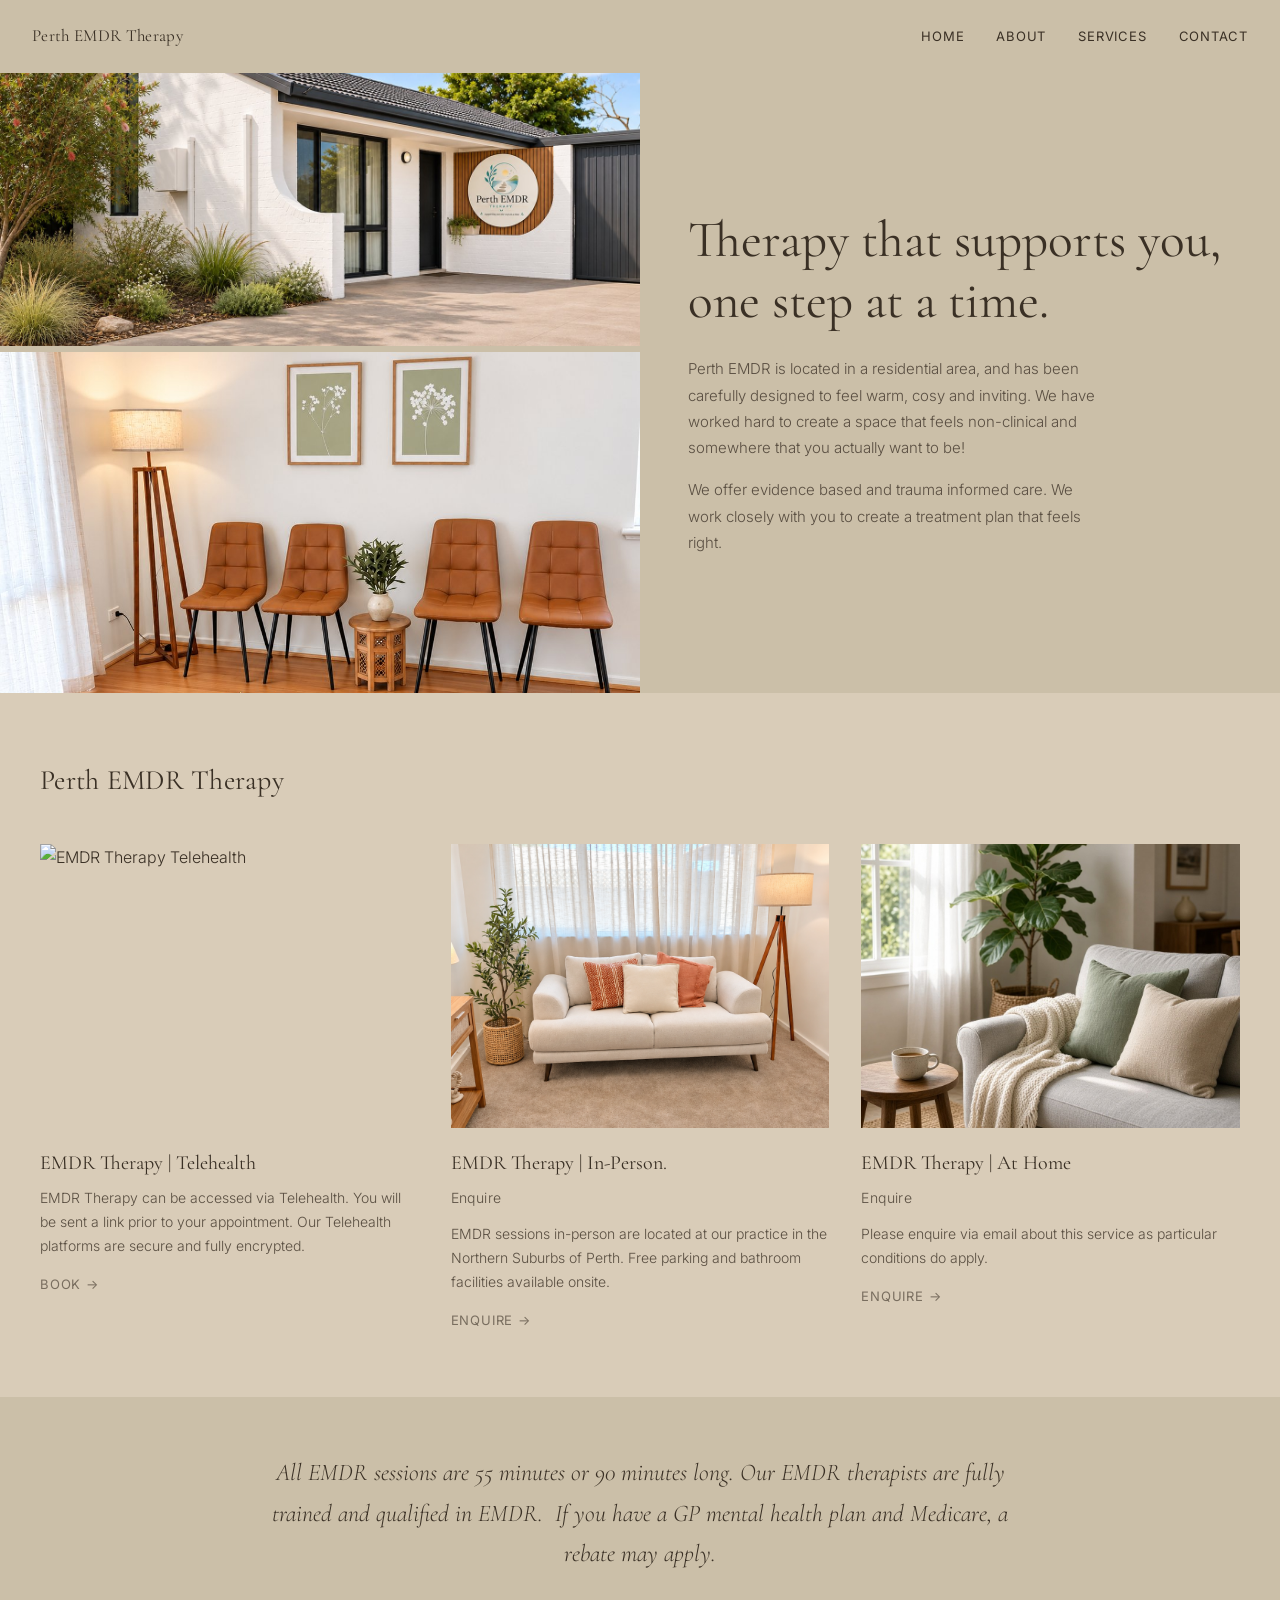
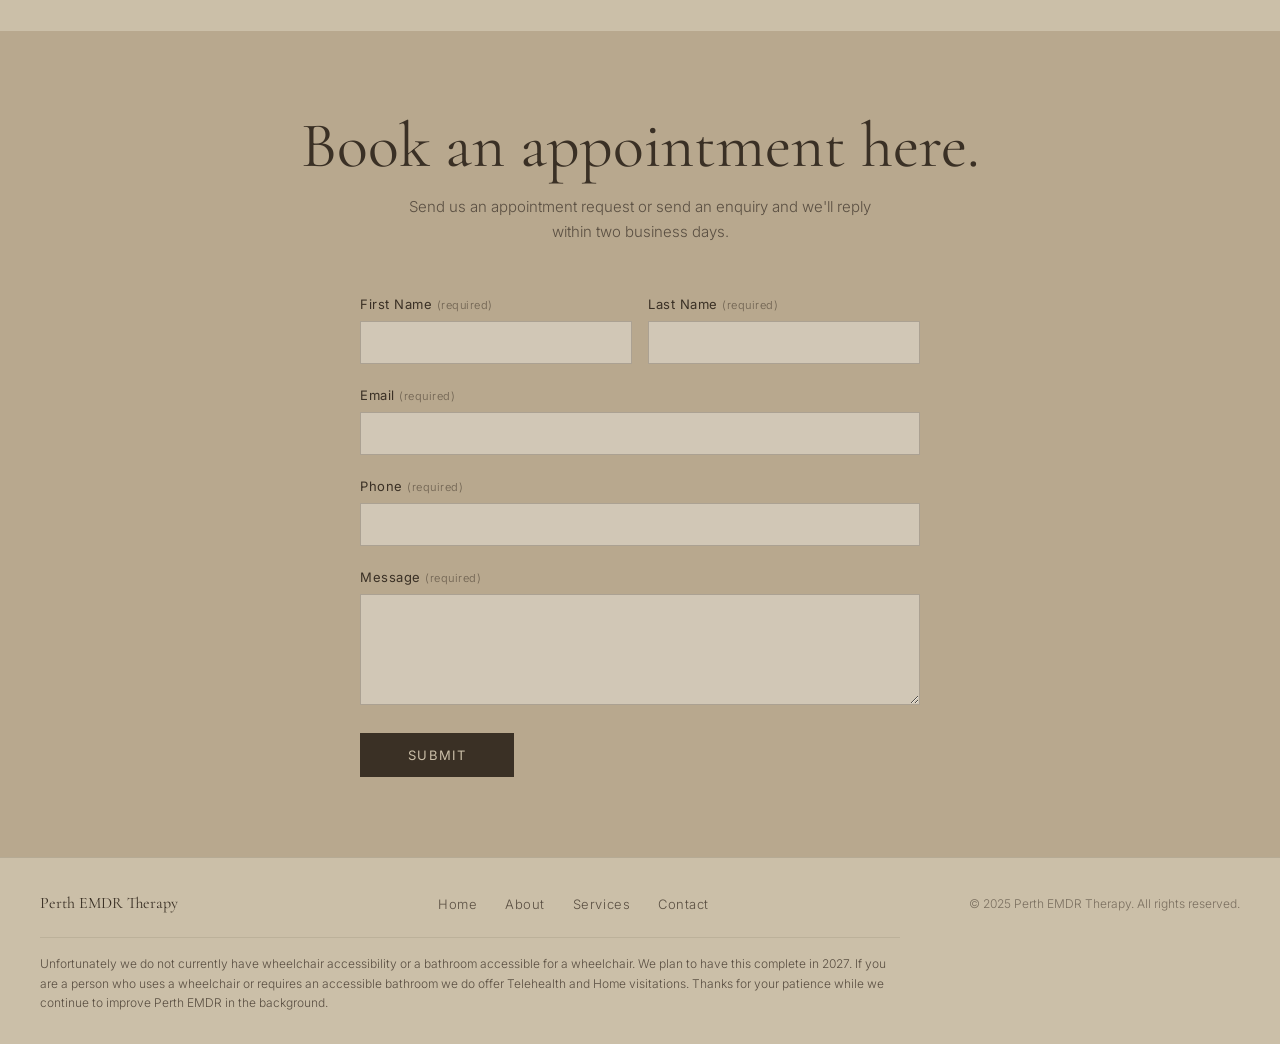
==== commit 3e196cbc: "Add wheelchair accessibility notice to footer on every page Co-authored-by: GolfChariotsMike <GolfCh" ====
--- a/index.html
+++ b/index.html
@@ -146,6 +146,7 @@
       </nav>
       <span class="footer-copy">© 2025 Perth EMDR Therapy. All rights reserved.</span>
     </div>
+    <p class="footer-access">Unfortunately we do not currently have wheelchair accessibility or a bathroom accessible for a wheelchair. We plan to have this complete in 2027. If you are a person who uses a wheelchair or requires an accessible bathroom we do offer Telehealth and Home visitations. Thanks for your patience while we continue to improve Perth EMDR in the background.</p>
   </footer>
 
   <script src="js/main.js"></script>
--- a/css/style.css
+++ b/css/style.css
@@ -531,6 +531,17 @@
   opacity: 0.7;
 }
 
+.footer-access {
+  margin: 20px 0 0;
+  padding-top: 16px;
+  border-top: 1px solid rgba(58,48,37,0.1);
+  font-size: 12px;
+  font-weight: 300;
+  line-height: 1.6;
+  color: var(--text-mid);
+  max-width: 860px;
+}
+
 /* ---- SCROLL REVEAL ---- */
 .reveal {
   opacity: 0;
@@ -586,3 +597,11 @@
   .nav { padding: 18px 20px; }
   .nav-menu { padding: 16px 20px 24px; }
 }
+
+/* ---- ABOUT PAGE CTA ---- */
+.page-content a.about-cta {
+  color: var(--bg);
+  border-bottom: none;
+  margin-top: 8px;
+}
+.page-content a.about-cta:hover { opacity: 0.8; }
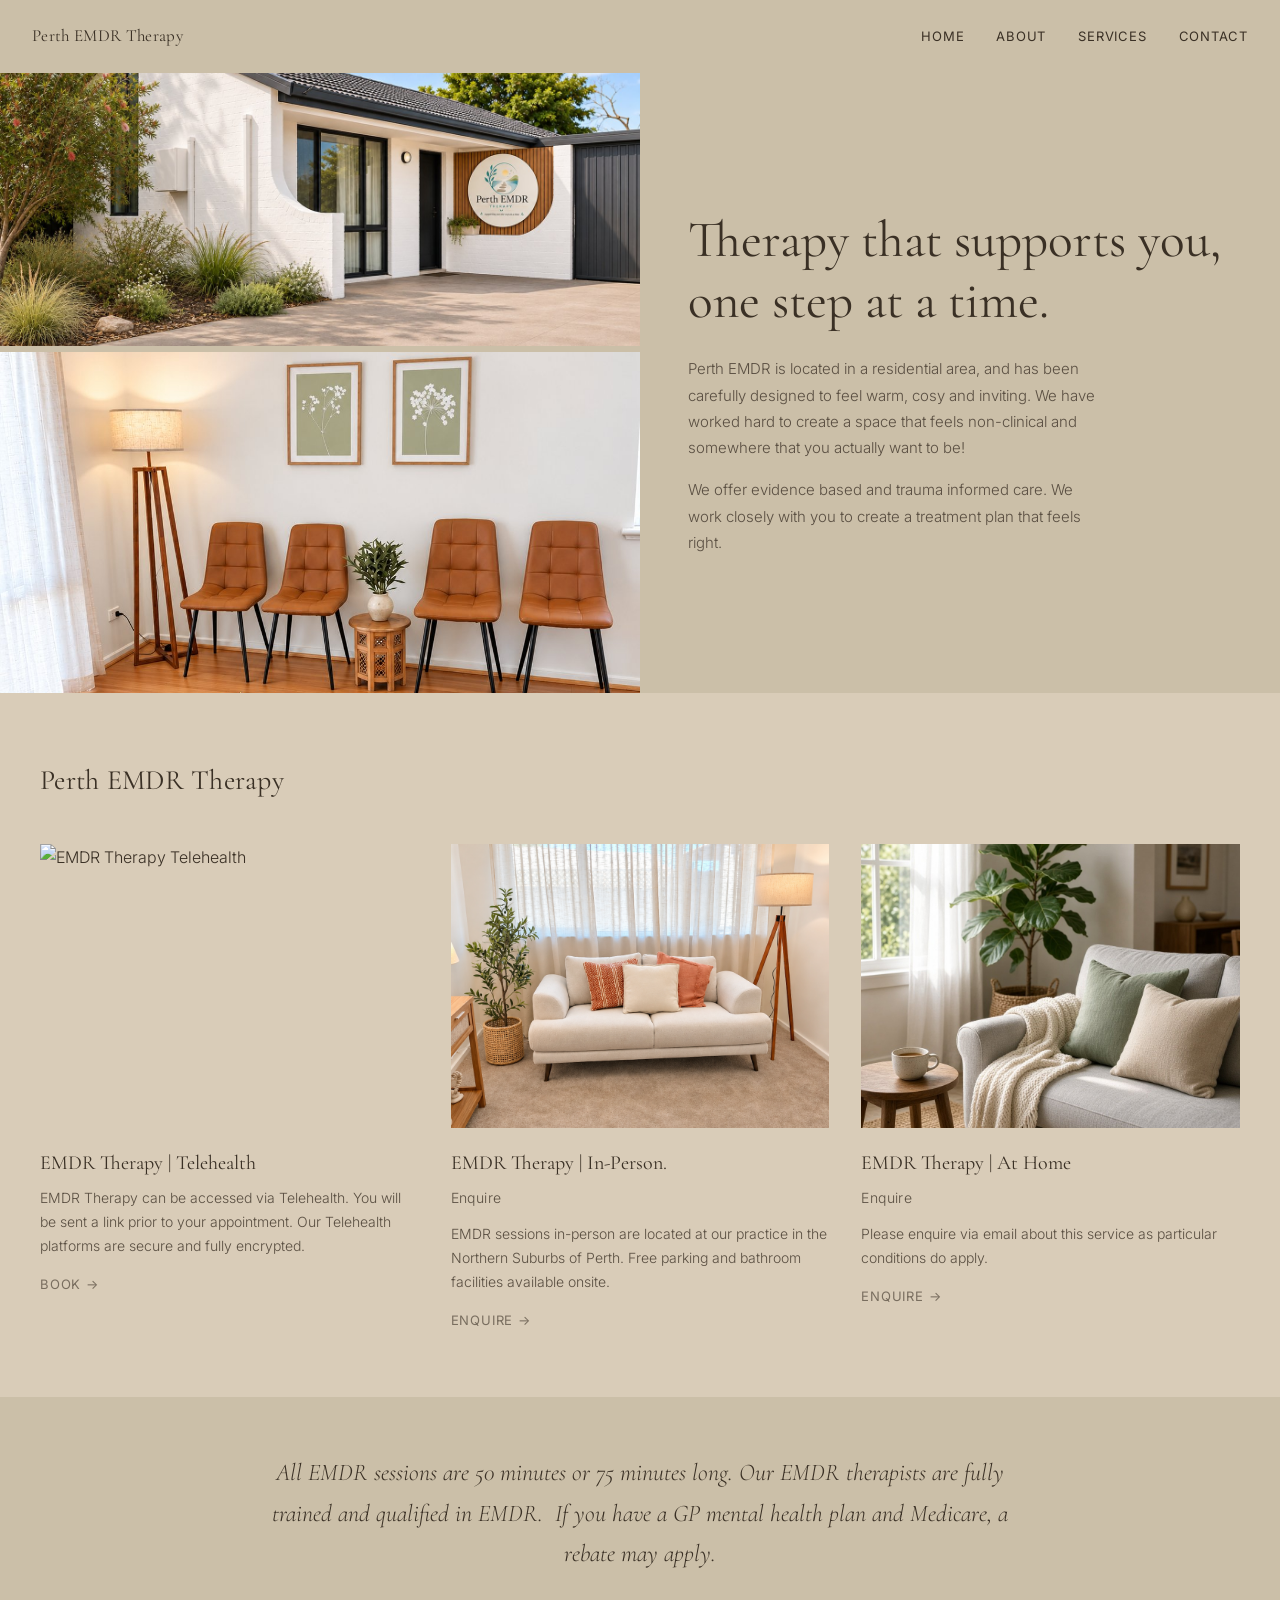
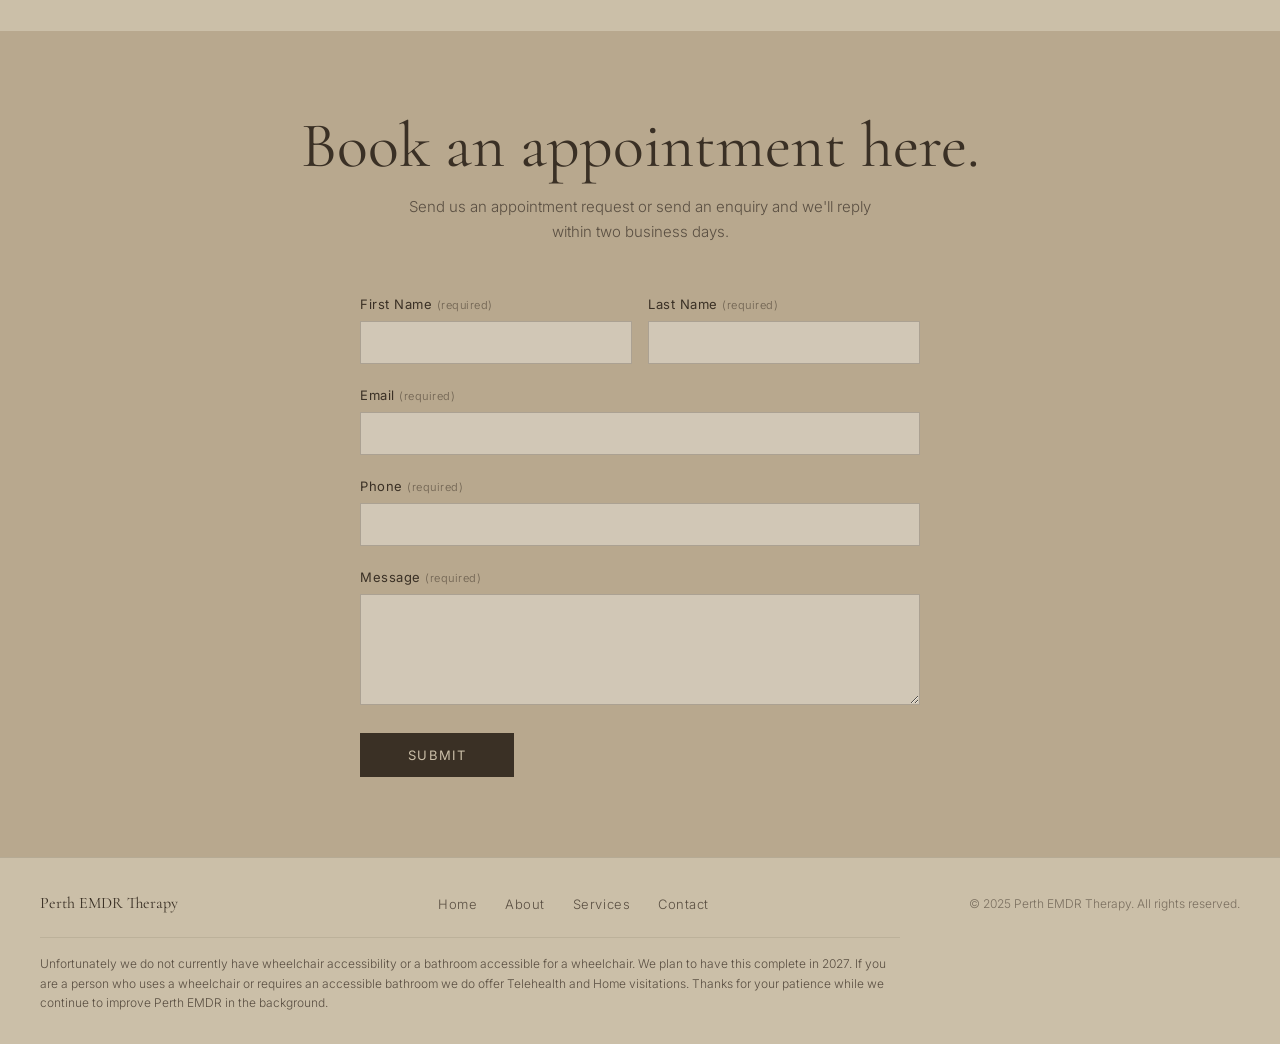
==== commit 09e4e714: "Update home page session lengths to 50 and 75 minutes Co-authored-by: GolfChariotsMike <GolfChariots" ====
--- a/index.html
+++ b/index.html
@@ -98,7 +98,7 @@
 
   <!-- INFO BLURB -->
   <section class="info-blurb">
-    <p>All EMDR sessions are 55 minutes or 90 minutes long. Our EMDR therapists are fully trained and qualified in EMDR.&nbsp; If you have a GP mental health plan and Medicare, a rebate may apply.</p>
+    <p>All EMDR sessions are 50 minutes or 75 minutes long. Our EMDR therapists are fully trained and qualified in EMDR.&nbsp; If you have a GP mental health plan and Medicare, a rebate may apply.</p>
   </section>
 
   <!-- BOOKING SECTION -->
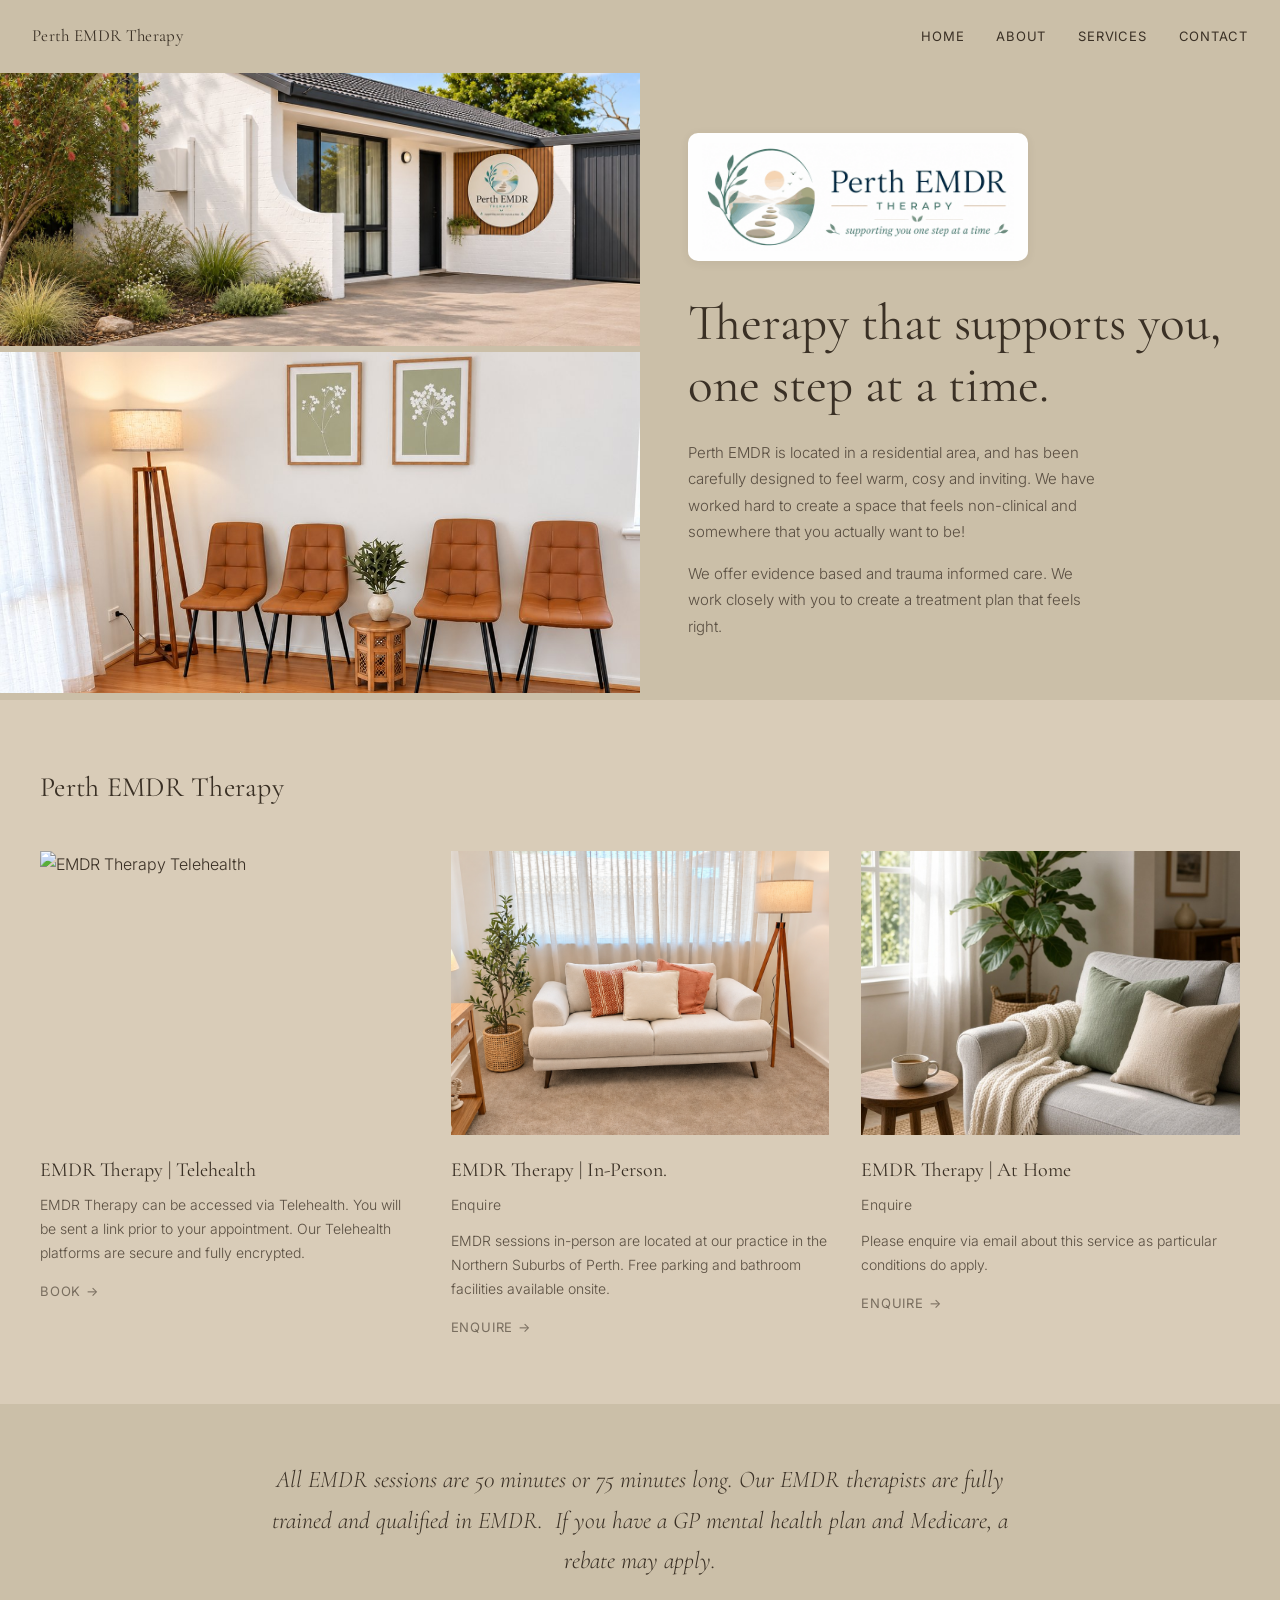
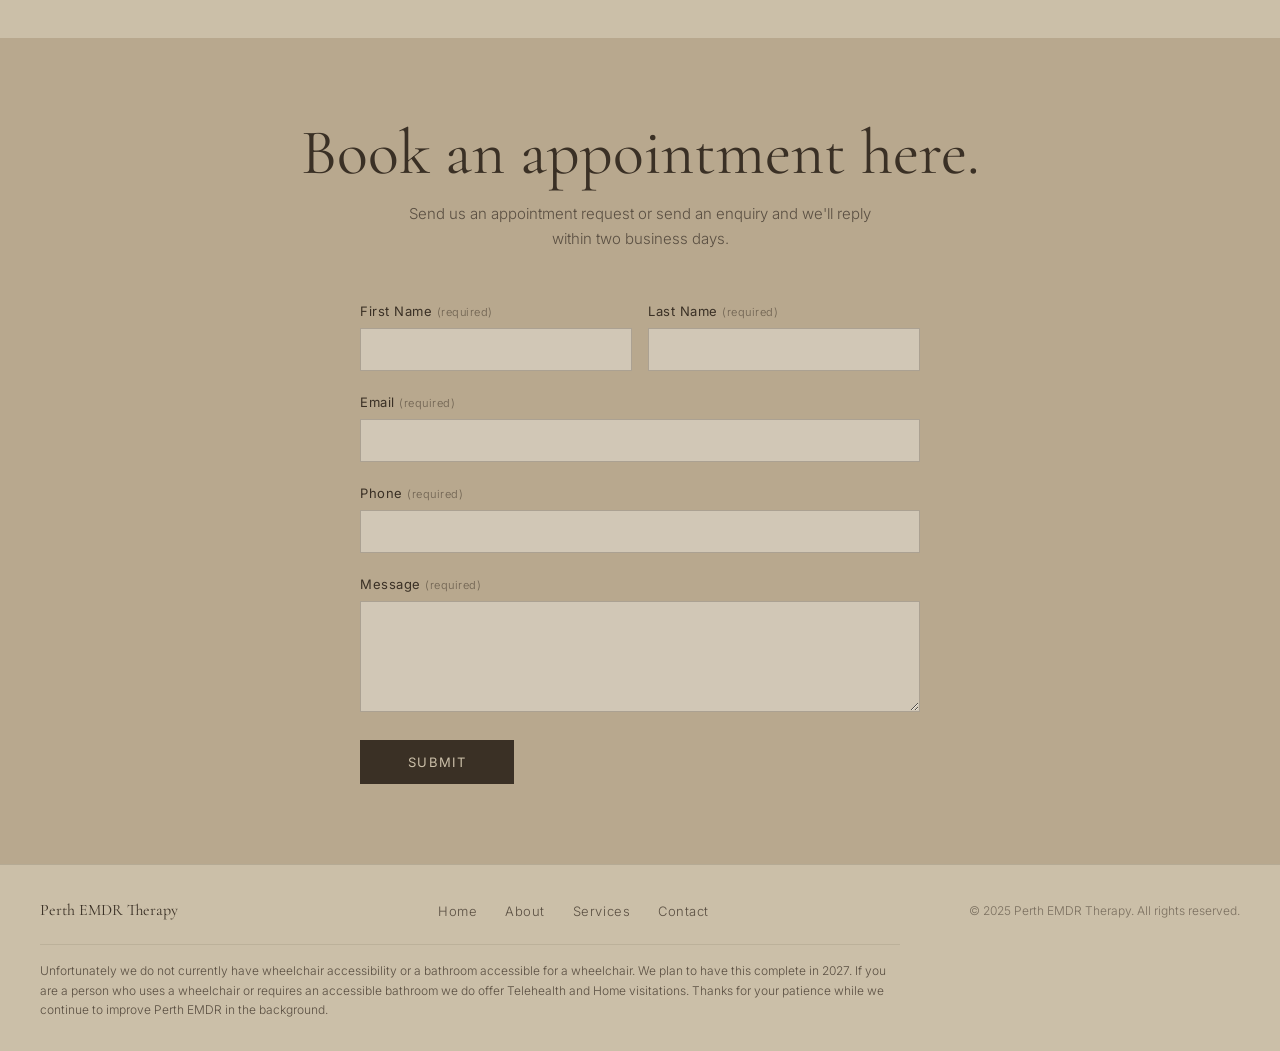
==== commit 888753cf: "Add Perth EMDR logo above home page hero heading" ====
--- a/index.html
+++ b/index.html
@@ -41,6 +41,7 @@
       <img class="hero-waiting" src="images/hero-waiting-room.jpg" alt="Perth EMDR Therapy waiting room">
     </div>
     <div class="hero-text">
+      <img class="hero-logo" src="images/perth-emdr-logo.png" alt="Perth EMDR Therapy - supporting you one step at a time" width="720" height="250">
       <h1>Therapy that supports you, one step at a time.</h1>
       <p>Perth EMDR is located in a residential area, and has been carefully designed to feel warm, cosy and inviting. We have worked hard to create a space that feels non-clinical and somewhere that you actually want to be!</p>
       <p>We offer evidence based and trauma informed care. We work closely with you to create a treatment plan that feels right.</p>
--- a/css/style.css
+++ b/css/style.css
@@ -156,6 +156,19 @@
   background: var(--bg);
 }
 
+.hero-logo {
+  display: block;
+  width: 340px;
+  max-width: 100%;
+  height: auto;
+  margin-bottom: 32px;
+  padding: 10px 14px;
+  background: #fefefe;
+  border-radius: 10px;
+  box-shadow: 0 2px 10px rgba(58, 48, 37, 0.08);
+  box-sizing: border-box;
+}
+
 .hero-text h1 {
   font-family: var(--serif);
   font-size: clamp(32px, 4vw, 52px);
@@ -573,6 +586,11 @@
     padding: 40px 24px;
   }
 
+  .hero-logo {
+    width: 300px;
+    margin: 0 auto 24px;
+  }
+
   .services-grid {
     grid-template-columns: 1fr;
   }
